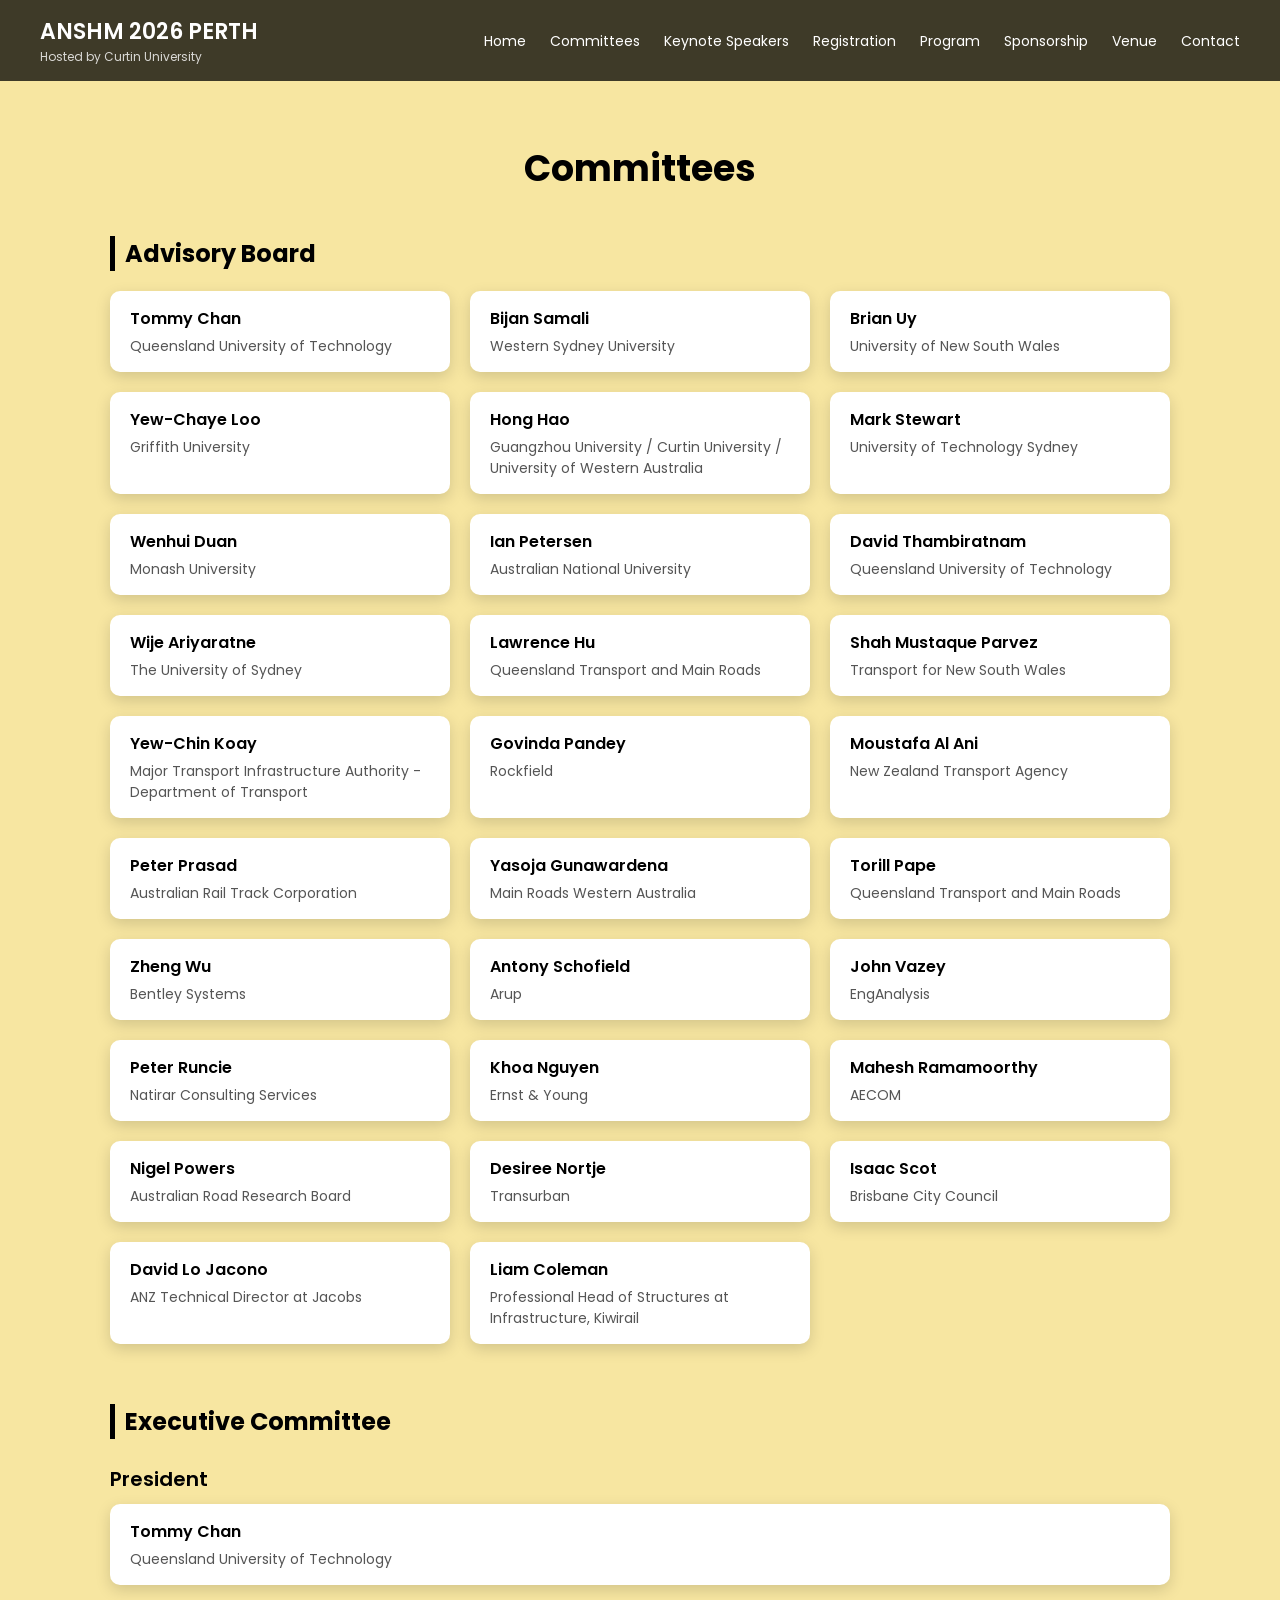
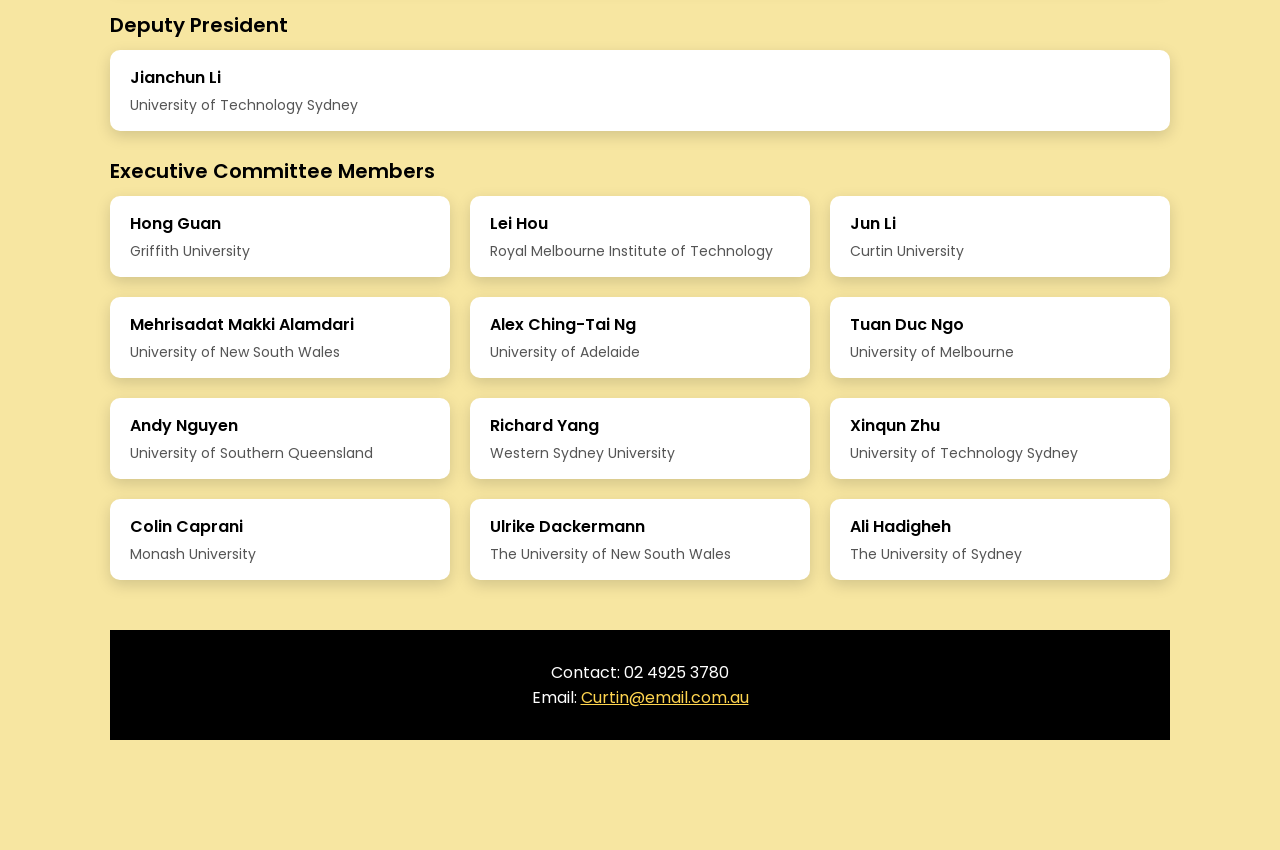
==== committees.html @ c36caf5d "Add files via upload" ====
<!DOCTYPE html>
<html lang="en">
<head>
<meta charset="UTF-8">
<meta name="viewport" content="width=device-width, initial-scale=1.0">
<title>Committees - ANSHM 2026</title>

<!-- Google Fonts -->
<link href="https://fonts.googleapis.com/css2?family=Poppins:wght@300;400;600&display=swap" rel="stylesheet">

<style>
* {margin:0;padding:0;box-sizing:border-box;}
body {
    font-family: 'Poppins', sans-serif;
    background-color: #f7e6a1;
}

/* ===== Header ===== */
header {
    display:flex;
    justify-content:space-between;
    align-items:center;
    padding:15px 40px;
    background:rgba(0,0,0,0.75);
    color:white;
    position:sticky;
    top:0;
    z-index:1000;
}

.logo {font-size:22px;font-weight:600;}
.subtitle {font-size:12px;opacity:0.8;}

nav a {
    margin-left:20px;
    text-decoration:none;
    color:white;
    font-size:14px;
    transition:0.3s;
}
nav a:hover {color:#ffd54f;}

/* ===== Mobile Menu ===== */
.menu-toggle {display:none;font-size:22px;cursor:pointer;}
@media (max-width:768px){
    nav {display:none;flex-direction:column;background:#000;position:absolute;top:60px;right:0;width:200px;}
    nav a {padding:10px;display:block;}
    nav.active {display:flex;}
    .menu-toggle {display:block;}
}

/* ===== Sections ===== */
.container{max-width:1100px;margin:auto;padding:60px 20px;}
h1{text-align:center;margin-bottom:40px;font-size:36px;}
.section{margin-bottom:50px;}
.section + .section{margin-top:60px;} /* 增加距离 */
.section h2{margin-bottom:20px;border-left:5px solid #000;padding-left:10px;font-size:24px;}
.subheading{font-weight:600;margin:25px 0 10px;font-size:20px;}
.grid{display:grid;grid-template-columns:repeat(auto-fit,minmax(260px,1fr));gap:20px;}
.card{background:#fff;padding:15px 20px;border-radius:10px;box-shadow:0 5px 15px rgba(0,0,0,0.15);transition:.3s;}
.card:hover{transform:translateY(-5px);} 
.name{font-weight:600;margin-bottom:5px;font-size:16px;}
.affiliation{font-size:14px;color:#555;}

footer{background:#000;color:#fff;text-align:center;padding:30px;margin-top:40px;}
footer a{color:#ffd54f;}
</style>
</head>

<body>

<header>
    <div>
        <div class="logo">ANSHM 2026 PERTH</div>
        <div class="subtitle">Hosted by Curtin University</div>
    </div>

    <div class="menu-toggle" onclick="toggleMenu()">☰</div>

    <nav id="nav">
        <a href="index.html">Home</a>
        <a href="committees.html">Committees</a>
        <a href="keynote.html">Keynote Speakers</a> 
        <a href="registration.html">Registration</a>
        <a href="docs/program.pdf" target="_blank">Program</a>
        <a href="docs/sponsorship.pdf" target="_blank">Sponsorship</a>
        <a href="venue.html">Venue</a>
        <a href="contact.html">Contact</a>
    </nav>
</header>

<div class="container">
<h1>Committees</h1>

<!-- Advisory Board -->
<div class="section">
<h2>Advisory Board</h2>
<div class="grid">
<div class="card"><div class="name">Tommy Chan</div><div class="affiliation">Queensland University of Technology</div></div>
<div class="card"><div class="name">Bijan Samali</div><div class="affiliation">Western Sydney University</div></div>
<div class="card"><div class="name">Brian Uy</div><div class="affiliation">University of New South Wales</div></div>
<div class="card"><div class="name">Yew-Chaye Loo</div><div class="affiliation">Griffith University</div></div>
<div class="card"><div class="name">Hong Hao</div><div class="affiliation">Guangzhou University / Curtin University / University of Western Australia</div></div>
<div class="card"><div class="name">Mark Stewart</div><div class="affiliation">University of Technology Sydney</div></div>
<div class="card"><div class="name">Wenhui Duan</div><div class="affiliation">Monash University</div></div>
<div class="card"><div class="name">Ian Petersen</div><div class="affiliation">Australian National University</div></div>
<div class="card"><div class="name">David Thambiratnam</div><div class="affiliation">Queensland University of Technology</div></div>
<div class="card"><div class="name">Wije Ariyaratne</div><div class="affiliation">The University of Sydney</div></div>
<div class="card"><div class="name">Lawrence Hu</div><div class="affiliation">Queensland Transport and Main Roads</div></div>
<div class="card"><div class="name">Shah Mustaque Parvez</div><div class="affiliation">Transport for New South Wales</div></div>
<div class="card"><div class="name">Yew-Chin Koay</div><div class="affiliation">Major Transport Infrastructure Authority - Department of Transport</div></div>
<div class="card"><div class="name">Govinda Pandey</div><div class="affiliation">Rockfield</div></div>
<div class="card"><div class="name">Moustafa Al Ani</div><div class="affiliation">New Zealand Transport Agency</div></div>
<div class="card"><div class="name">Peter Prasad</div><div class="affiliation">Australian Rail Track Corporation</div></div>
<div class="card"><div class="name">Yasoja Gunawardena</div><div class="affiliation">Main Roads Western Australia</div></div>
<div class="card"><div class="name">Torill Pape</div><div class="affiliation">Queensland Transport and Main Roads</div></div>
<div class="card"><div class="name">Zheng Wu</div><div class="affiliation">Bentley Systems</div></div>
<div class="card"><div class="name">Antony Schofield</div><div class="affiliation">Arup</div></div>
<div class="card"><div class="name">John Vazey</div><div class="affiliation">EngAnalysis</div></div>
<div class="card"><div class="name">Peter Runcie</div><div class="affiliation">Natirar Consulting Services</div></div>
<div class="card"><div class="name">Khoa Nguyen</div><div class="affiliation">Ernst & Young</div></div>
<div class="card"><div class="name">Mahesh Ramamoorthy</div><div class="affiliation">AECOM</div></div>
<div class="card"><div class="name">Nigel Powers</div><div class="affiliation">Australian Road Research Board</div></div>
<div class="card"><div class="name">Desiree Nortje</div><div class="affiliation">Transurban</div></div>
<div class="card"><div class="name">Isaac Scot</div><div class="affiliation">Brisbane City Council</div></div>
<div class="card"><div class="name">David Lo Jacono</div><div class="affiliation">ANZ Technical Director at Jacobs</div></div>
<div class="card"><div class="name">Liam Coleman</div><div class="affiliation">Professional Head of Structures at Infrastructure, Kiwirail</div></div>
</div>

<!-- Executive Committee -->
<div class="section" style="margin-top:60px;">
<h2>Executive Committee</h2>
<div class="subheading">President</div>
<div class="grid"><div class="card"><div class="name">Tommy Chan</div><div class="affiliation">Queensland University of Technology</div></div></div>
<div class="subheading">Deputy President</div>
<div class="grid"><div class="card"><div class="name">Jianchun Li</div><div class="affiliation">University of Technology Sydney</div></div></div>
<div class="subheading">Executive Committee Members</div>
<div class="grid">
<div class="card"><div class="name">Hong Guan</div><div class="affiliation">Griffith University</div></div>
<div class="card"><div class="name">Lei Hou</div><div class="affiliation">Royal Melbourne Institute of Technology</div></div>
<div class="card"><div class="name">Jun Li</div><div class="affiliation">Curtin University</div></div>
<div class="card"><div class="name">Mehrisadat Makki Alamdari</div><div class="affiliation">University of New South Wales</div></div>
<div class="card"><div class="name">Alex Ching-Tai Ng</div><div class="affiliation">University of Adelaide</div></div>
<div class="card"><div class="name">Tuan Duc Ngo</div><div class="affiliation">University of Melbourne</div></div>
<div class="card"><div class="name">Andy Nguyen</div><div class="affiliation">University of Southern Queensland</div></div>
<div class="card"><div class="name">Richard Yang</div><div class="affiliation">Western Sydney University</div></div>
<div class="card"><div class="name">Xinqun Zhu</div><div class="affiliation">University of Technology Sydney</div></div>
<div class="card"><div class="name">Colin Caprani</div><div class="affiliation">Monash University</div></div>
<div class="card"><div class="name">Ulrike Dackermann</div><div class="affiliation">The University of New South Wales</div></div>
<div class="card"><div class="name">Ali Hadigheh</div><div class="affiliation">The University of Sydney</div></div>
</div>
</div>

<footer>
<p>Contact: 02 4925 3780</p>
<p>Email: <a href="mailto:Curtin@email.com.au">Curtin@email.com.au</a></p>
</footer>

<script>
function toggleMenu(){document.getElementById('nav').classList.toggle('active');}
</script>

</body>
</html>
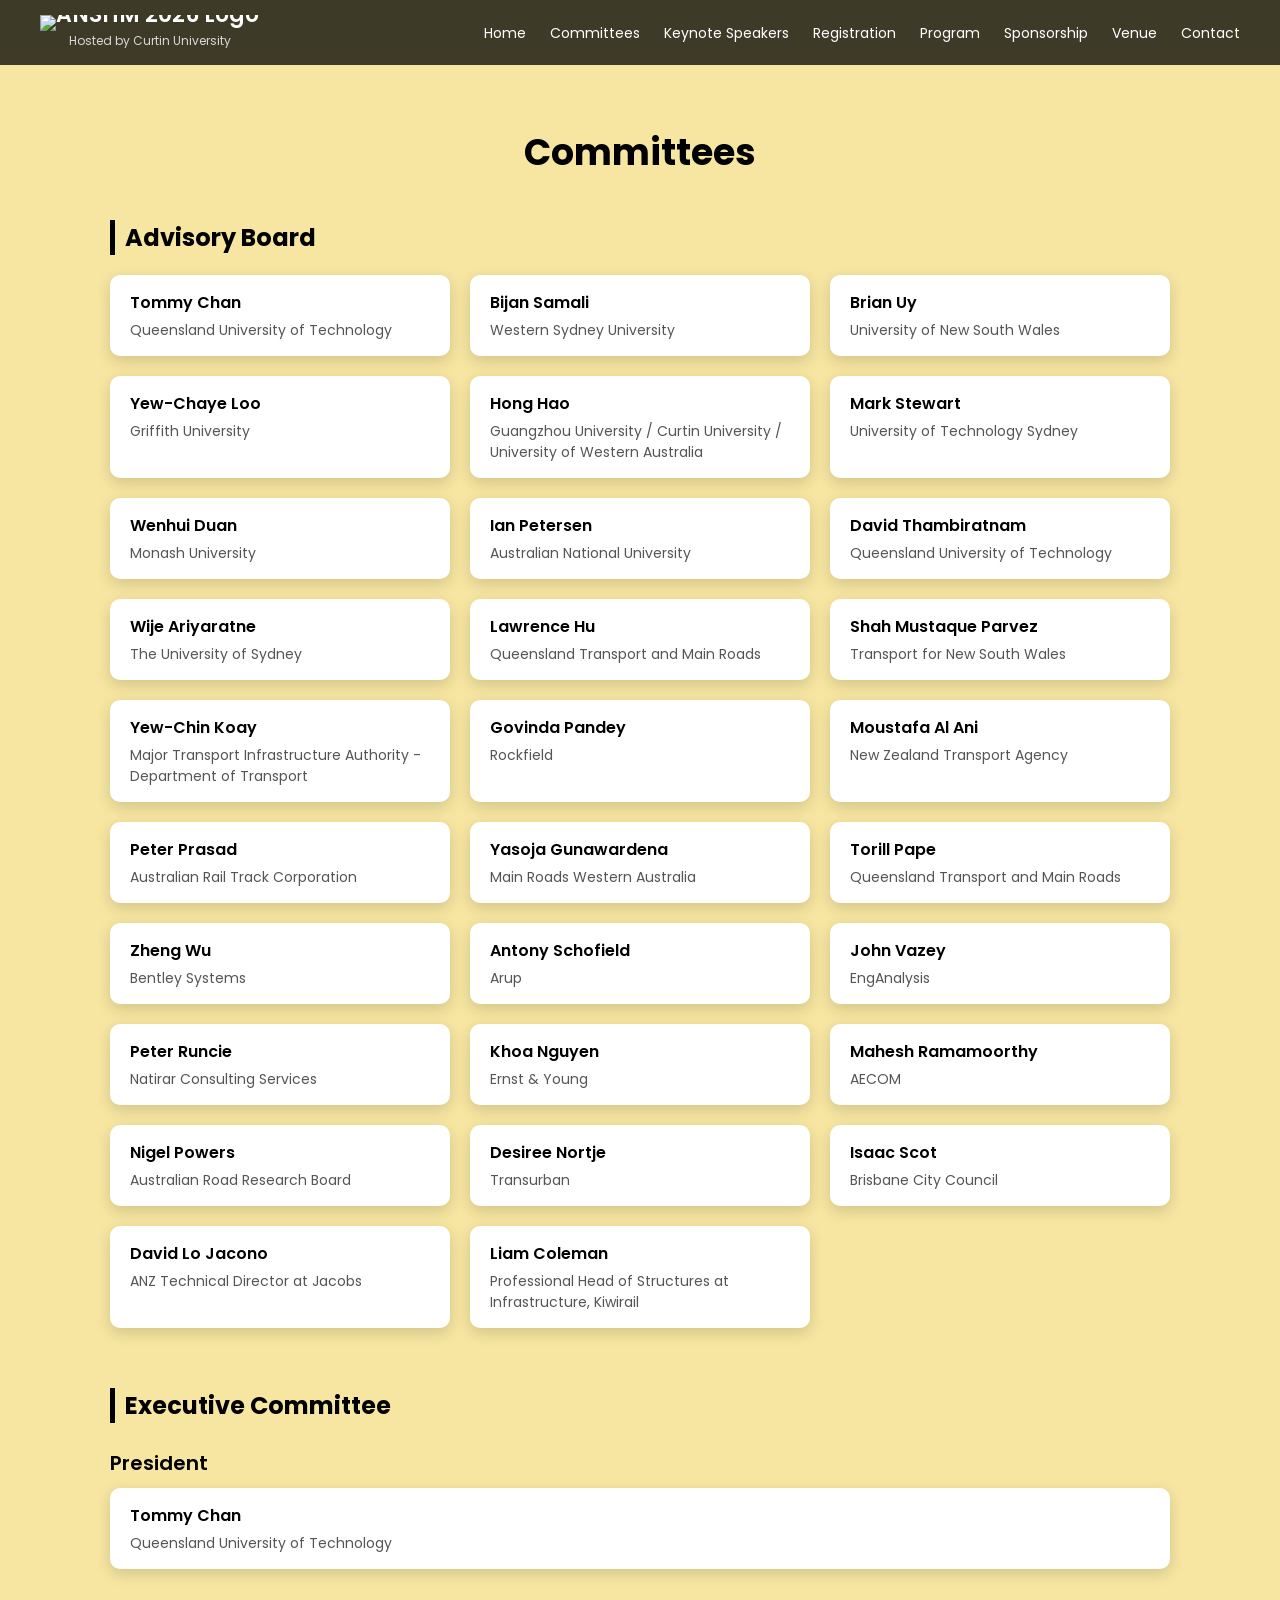
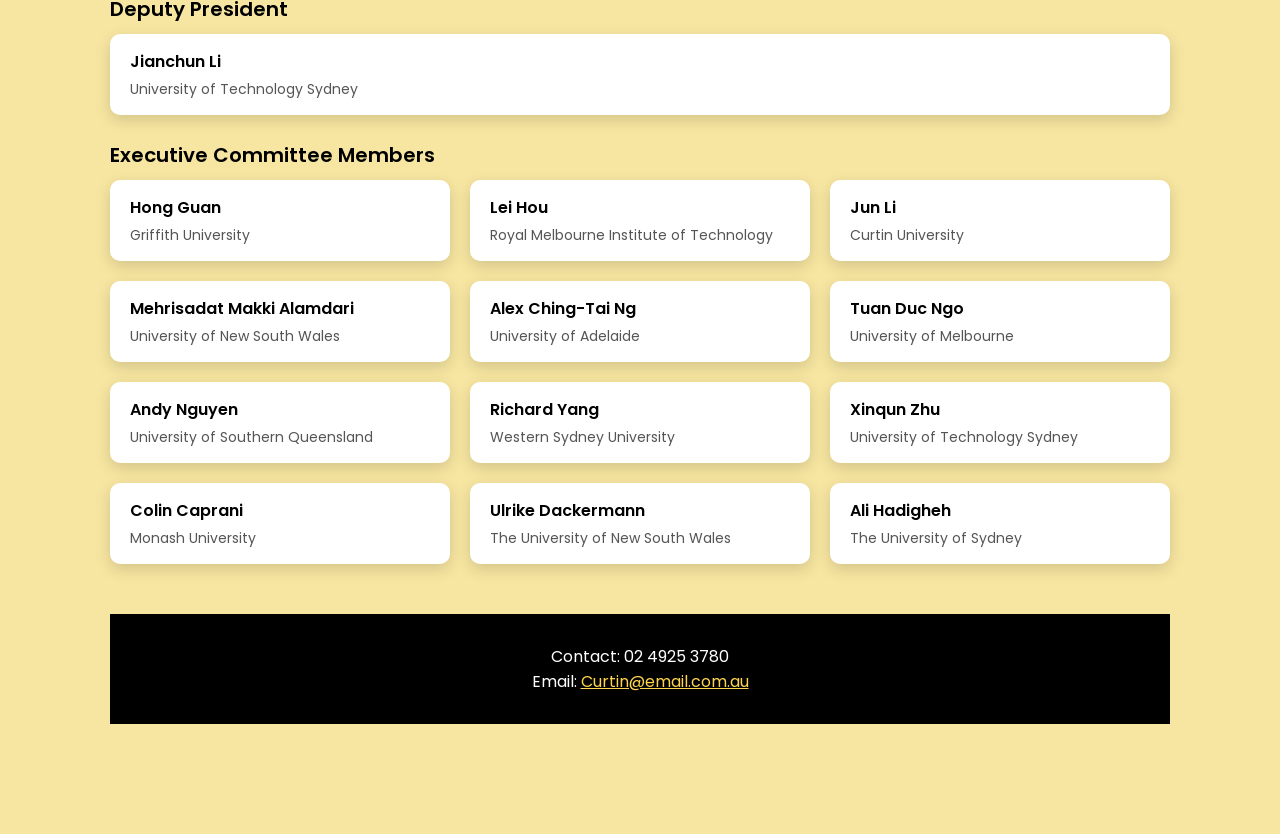
==== commit 2a63e500: "Enhance committees page with logo and committee members Updated the header section to include a logo" ====
--- a/committees.html
+++ b/committees.html
@@ -70,9 +70,16 @@
 <body>
 
 <header>
-    <div>
-        <div class="logo">ANSHM 2026 PERTH</div>
-        <div class="subtitle">Hosted by Curtin University</div>
+    <div style="display:flex; flex-direction:column; align-items:center; justify-content:center;">
+    
+    <div class="logo" style="line-height:0;">
+        <img src="images/logo.png" alt="ANSHM 2026 Logo"
+             style="max-height:50px; width:auto; object-fit:contain;">
+    </div>
+    
+    <div class="subtitle" style="margin-top:1px; text-align:center;">
+        Hosted by Curtin University
+    </div>
     </div>
 
     <div class="menu-toggle" onclick="toggleMenu()">☰</div>
@@ -161,4 +168,4 @@
 </script>
 
 </body>
-</html>+</html>
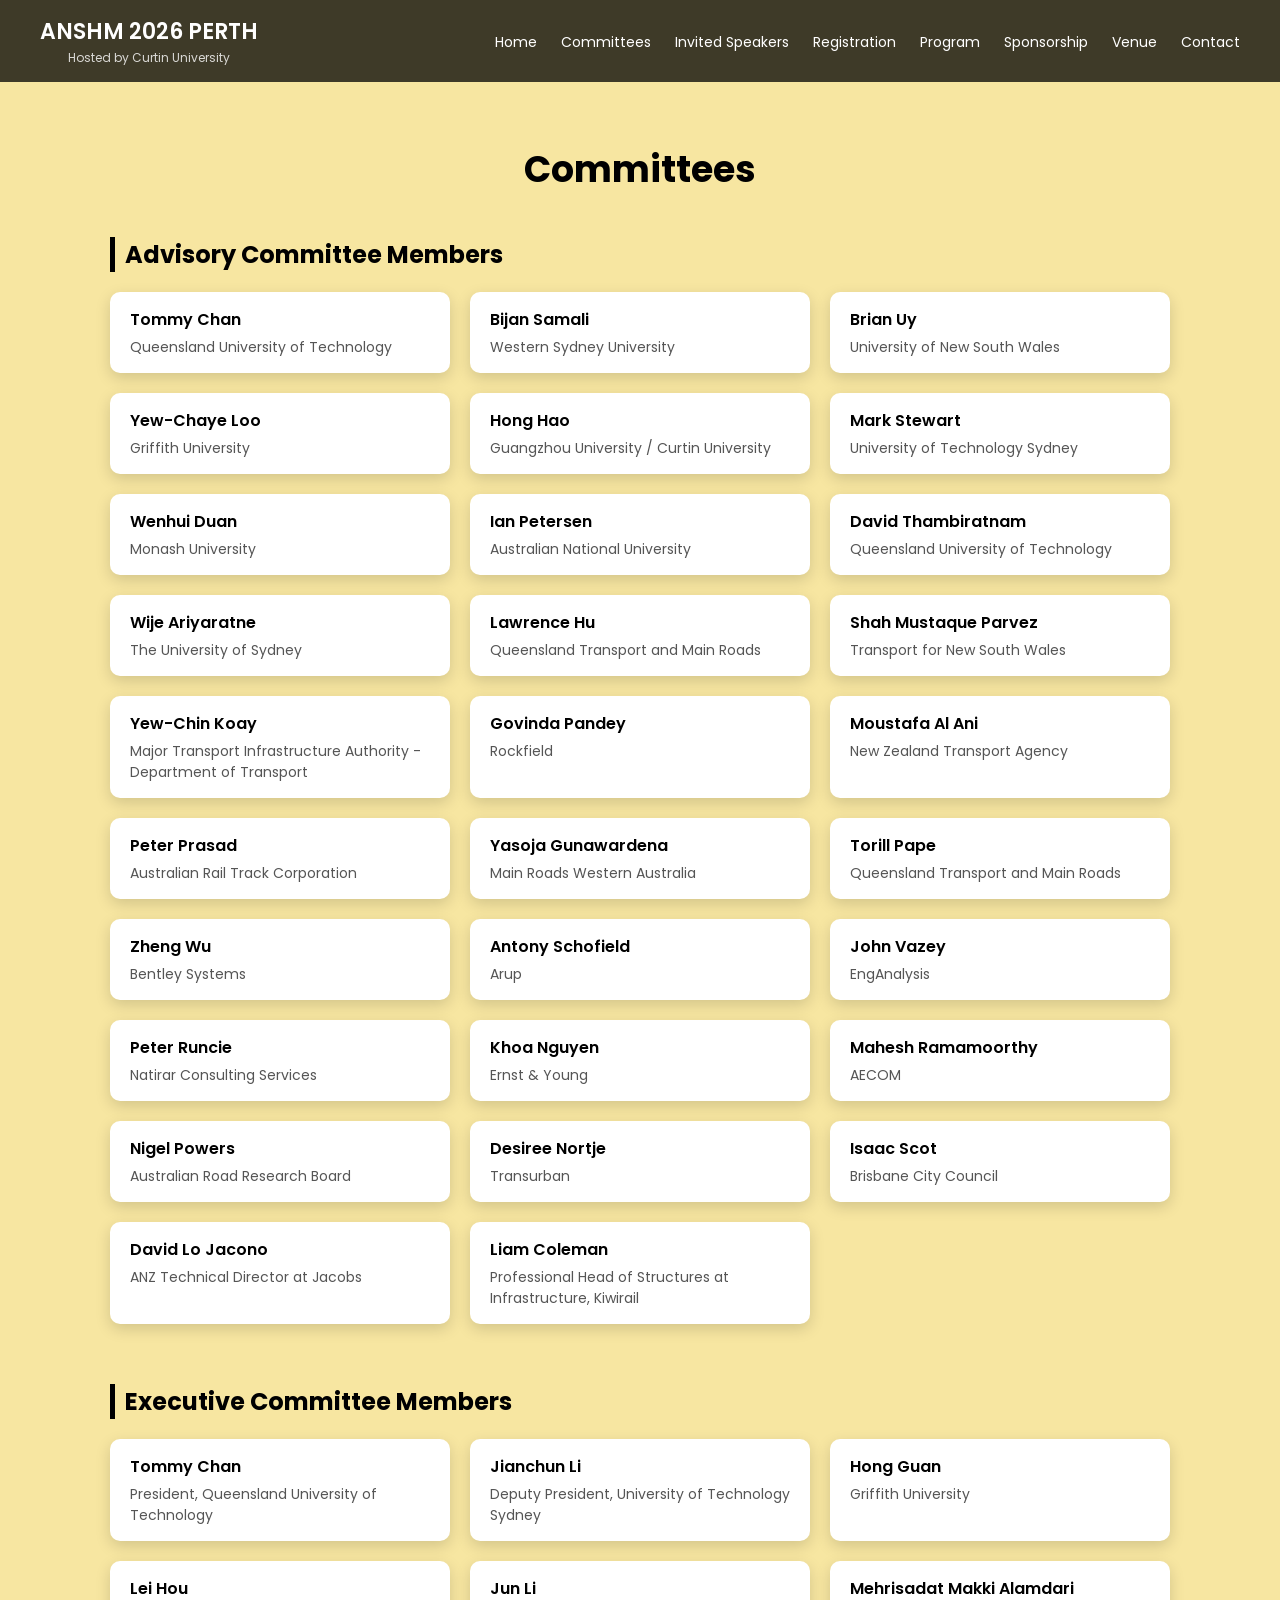
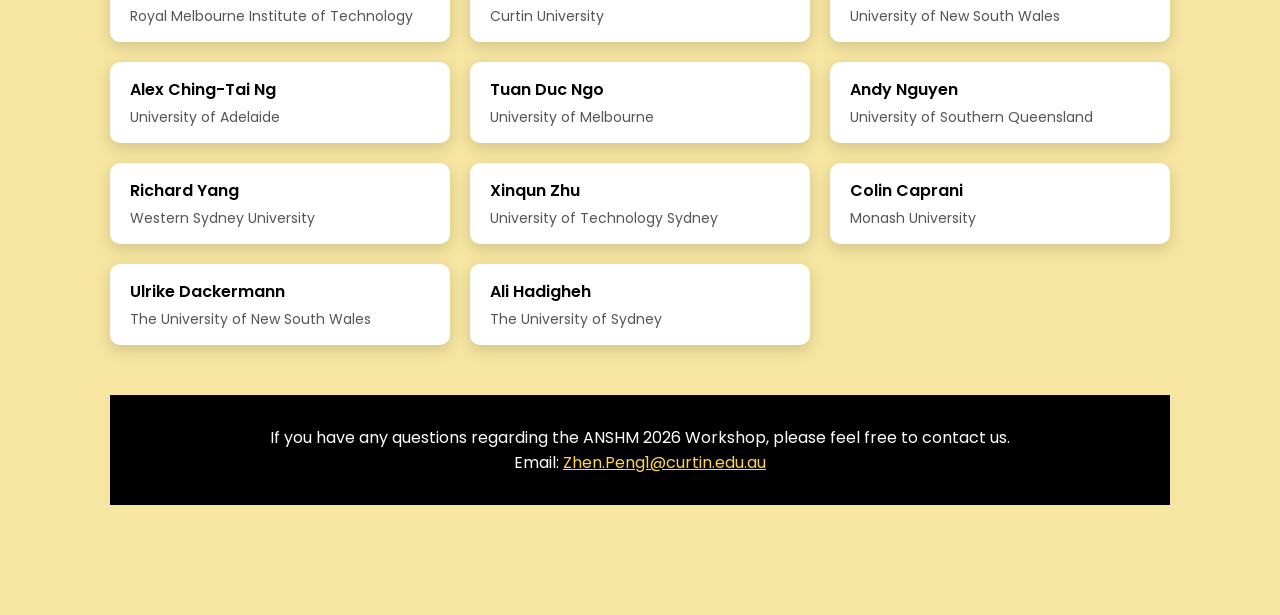
==== commit eaa26d4e: "Update committees.html" ====
--- a/committees.html
+++ b/committees.html
@@ -72,9 +72,8 @@
 <header>
     <div style="display:flex; flex-direction:column; align-items:center; justify-content:center;">
     
-    <div class="logo" style="line-height:0;">
-        <img src="images/logo.png" alt="ANSHM 2026 Logo"
-             style="max-height:50px; width:auto; object-fit:contain;">
+    <div class="logo">
+    ANSHM 2026 PERTH
     </div>
     
     <div class="subtitle" style="margin-top:1px; text-align:center;">
@@ -87,7 +86,7 @@
     <nav id="nav">
         <a href="index.html">Home</a>
         <a href="committees.html">Committees</a>
-        <a href="keynote.html">Keynote Speakers</a> 
+        <a href="keynote.html">Invited Speakers</a> 
         <a href="registration.html">Registration</a>
         <a href="docs/program.pdf" target="_blank">Program</a>
         <a href="docs/sponsorship.pdf" target="_blank">Sponsorship</a>
@@ -99,15 +98,15 @@
 <div class="container">
 <h1>Committees</h1>
 
-<!-- Advisory Board -->
+<!-- Advisory Committee Members -->
 <div class="section">
-<h2>Advisory Board</h2>
+<h2>Advisory Committee Members</h2>
 <div class="grid">
 <div class="card"><div class="name">Tommy Chan</div><div class="affiliation">Queensland University of Technology</div></div>
 <div class="card"><div class="name">Bijan Samali</div><div class="affiliation">Western Sydney University</div></div>
 <div class="card"><div class="name">Brian Uy</div><div class="affiliation">University of New South Wales</div></div>
 <div class="card"><div class="name">Yew-Chaye Loo</div><div class="affiliation">Griffith University</div></div>
-<div class="card"><div class="name">Hong Hao</div><div class="affiliation">Guangzhou University / Curtin University / University of Western Australia</div></div>
+<div class="card"><div class="name">Hong Hao</div><div class="affiliation">Guangzhou University / Curtin University</div></div>
 <div class="card"><div class="name">Mark Stewart</div><div class="affiliation">University of Technology Sydney</div></div>
 <div class="card"><div class="name">Wenhui Duan</div><div class="affiliation">Monash University</div></div>
 <div class="card"><div class="name">Ian Petersen</div><div class="affiliation">Australian National University</div></div>
@@ -134,15 +133,12 @@
 <div class="card"><div class="name">Liam Coleman</div><div class="affiliation">Professional Head of Structures at Infrastructure, Kiwirail</div></div>
 </div>
 
-<!-- Executive Committee -->
+<!-- Executive Committee Members -->
 <div class="section" style="margin-top:60px;">
-<h2>Executive Committee</h2>
-<div class="subheading">President</div>
-<div class="grid"><div class="card"><div class="name">Tommy Chan</div><div class="affiliation">Queensland University of Technology</div></div></div>
-<div class="subheading">Deputy President</div>
-<div class="grid"><div class="card"><div class="name">Jianchun Li</div><div class="affiliation">University of Technology Sydney</div></div></div>
-<div class="subheading">Executive Committee Members</div>
+<h2>Executive Committee Members</h2>
 <div class="grid">
+<div class="card"><div class="name">Tommy Chan</div><div class="affiliation">President, Queensland University of Technology</div></div>
+<div class="card"><div class="name">Jianchun Li</div><div class="affiliation">Deputy President, University of Technology Sydney</div></div>
 <div class="card"><div class="name">Hong Guan</div><div class="affiliation">Griffith University</div></div>
 <div class="card"><div class="name">Lei Hou</div><div class="affiliation">Royal Melbourne Institute of Technology</div></div>
 <div class="card"><div class="name">Jun Li</div><div class="affiliation">Curtin University</div></div>
@@ -159,8 +155,8 @@
 </div>
 
 <footer>
-<p>Contact: 02 4925 3780</p>
-<p>Email: <a href="mailto:Curtin@email.com.au">Curtin@email.com.au</a></p>
+<p>If you have any questions regarding the ANSHM 2026 Workshop, please feel free to contact us.</p>
+<p>Email: <a href="mailto:Zhen.Peng1@curtin.edu.au">Zhen.Peng1@curtin.edu.au</a></p>
 </footer>
 
 <script>
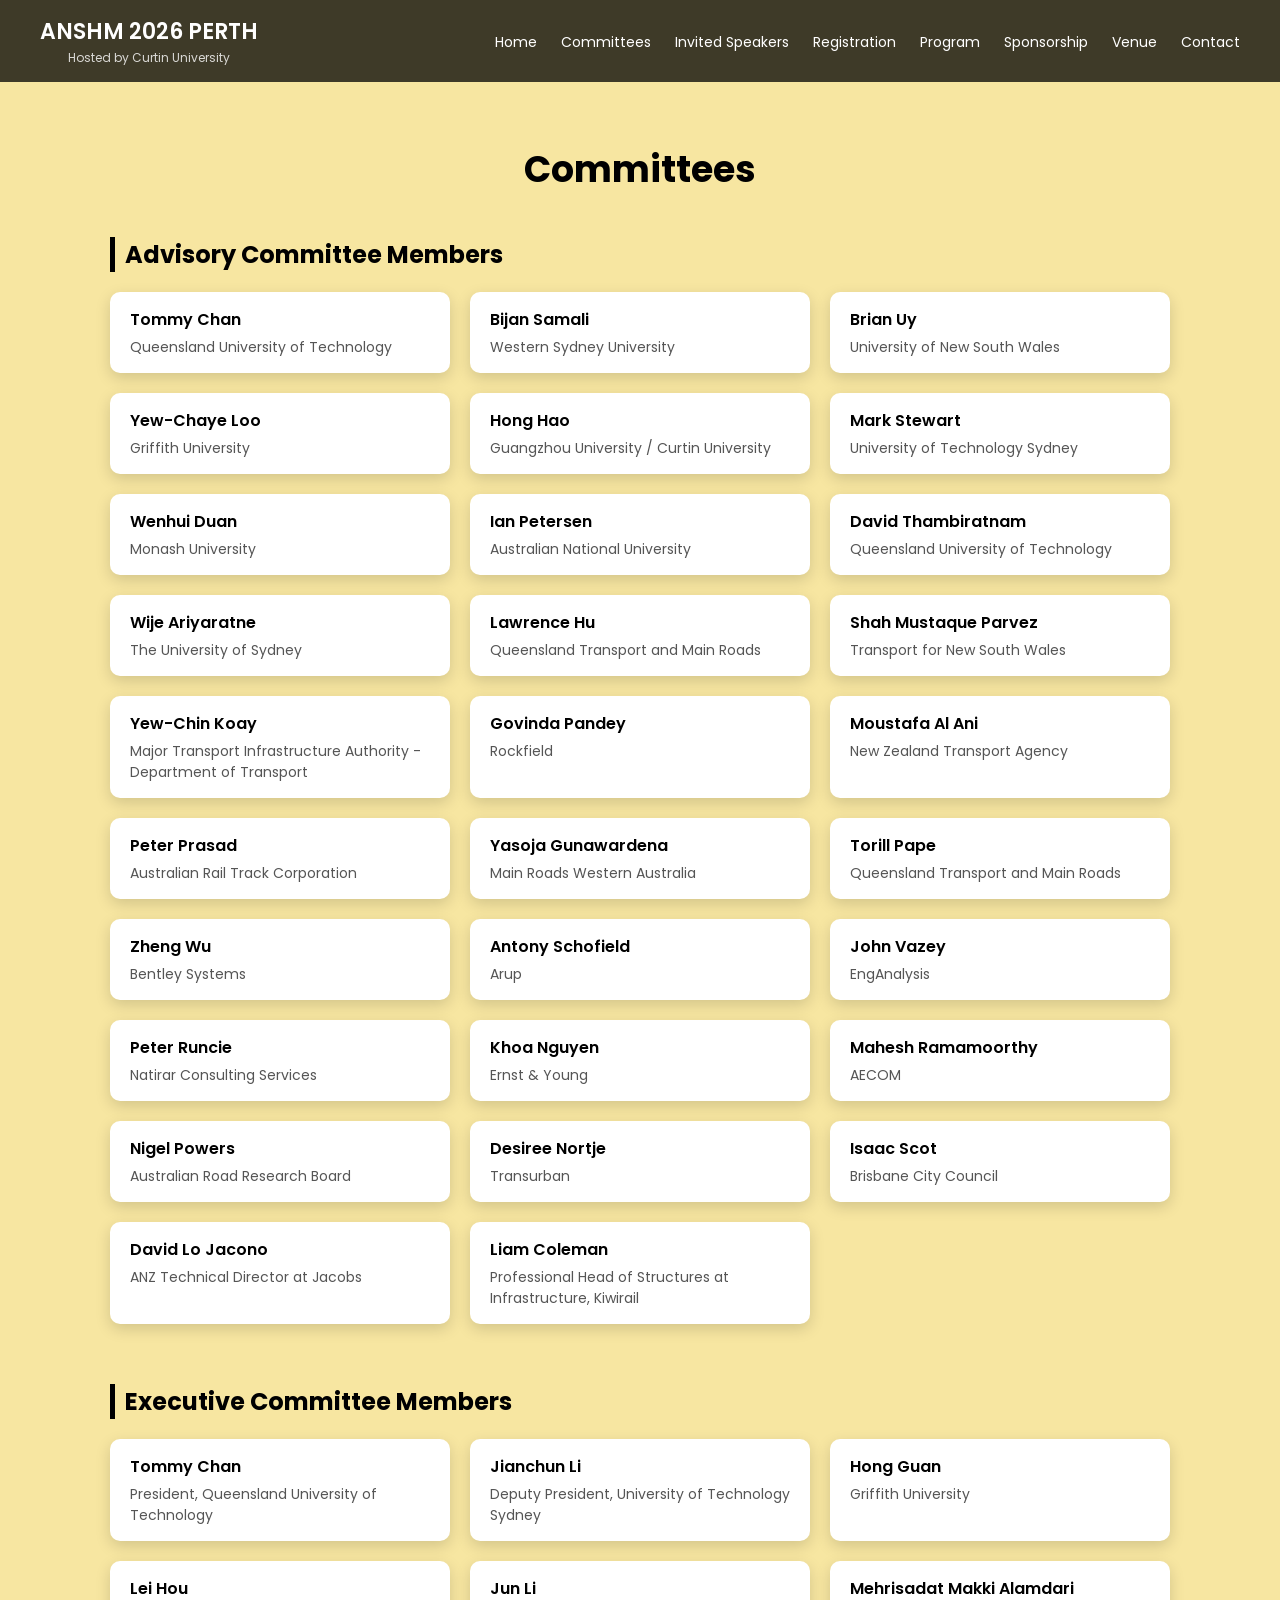
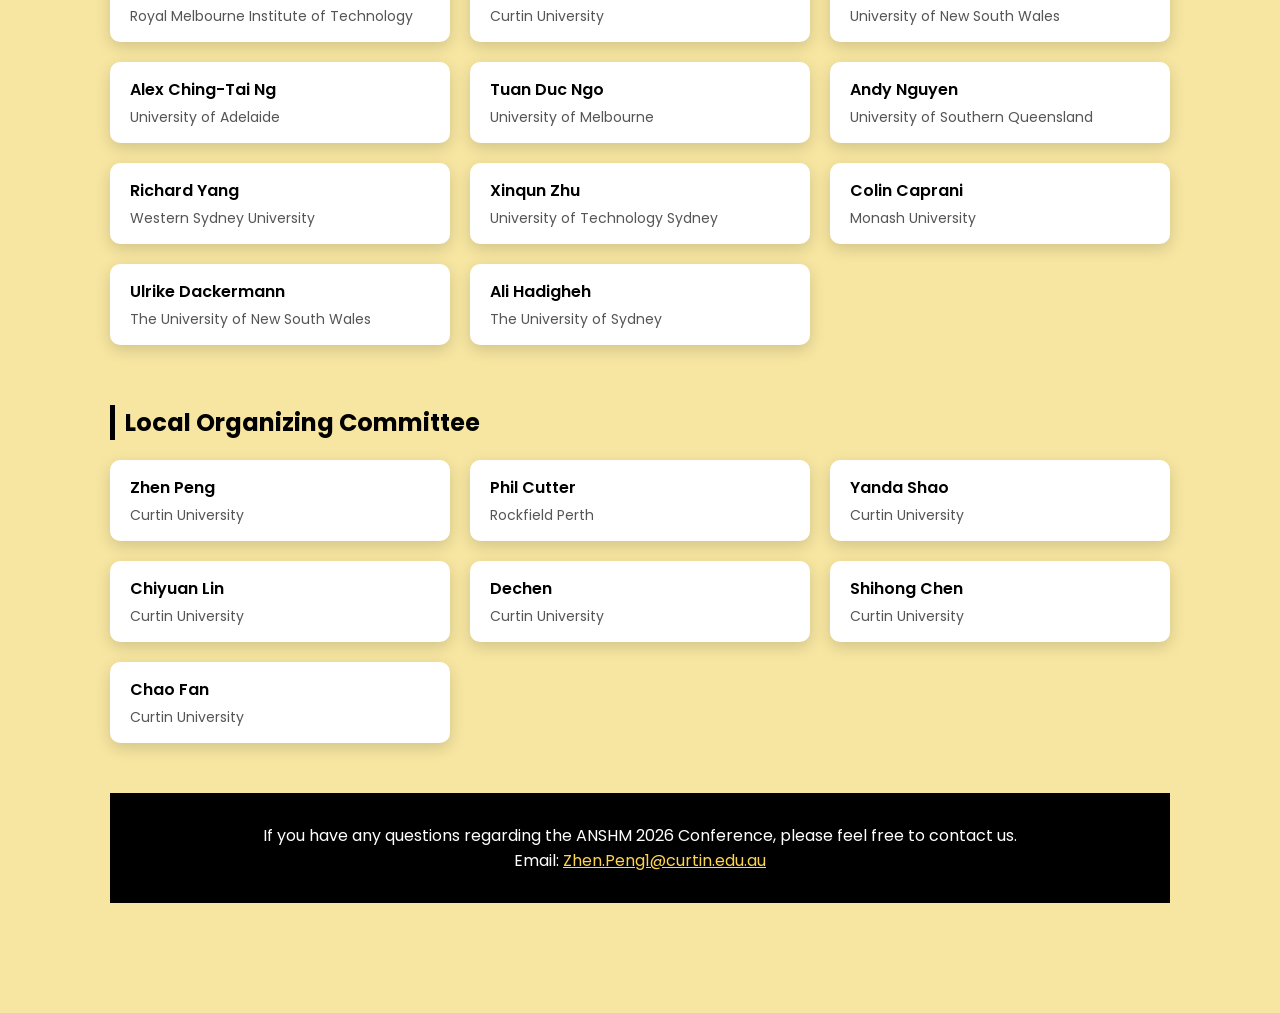
==== commit 63a15d43: "Update committees.html" ====
--- a/committees.html
+++ b/committees.html
@@ -154,8 +154,22 @@
 </div>
 </div>
 
+<!-- Local Organizing Committee -->
+<div class="section" style="margin-top:60px;">
+<h2>Local Organizing Committee</h2>
+<div class="grid">
+<div class="card"><div class="name">Zhen Peng</div><div class="affiliation">Curtin University</div></div>
+<div class="card"><div class="name">Phil Cutter</div><div class="affiliation">Rockfield Perth</div></div>
+<div class="card"><div class="name">Yanda Shao</div><div class="affiliation">Curtin University</div></div>
+<div class="card"><div class="name">Chiyuan Lin</div><div class="affiliation">Curtin University</div></div>
+<div class="card"><div class="name">Dechen</div><div class="affiliation">Curtin University</div></div>
+<div class="card"><div class="name">Shihong Chen</div><div class="affiliation">Curtin University</div></div>
+<div class="card"><div class="name">Chao Fan</div><div class="affiliation">Curtin University</div></div>
+</div>
+</div>
+
 <footer>
-<p>If you have any questions regarding the ANSHM 2026 Workshop, please feel free to contact us.</p>
+<p>If you have any questions regarding the ANSHM 2026 Conference, please feel free to contact us.</p>
 <p>Email: <a href="mailto:Zhen.Peng1@curtin.edu.au">Zhen.Peng1@curtin.edu.au</a></p>
 </footer>
 
